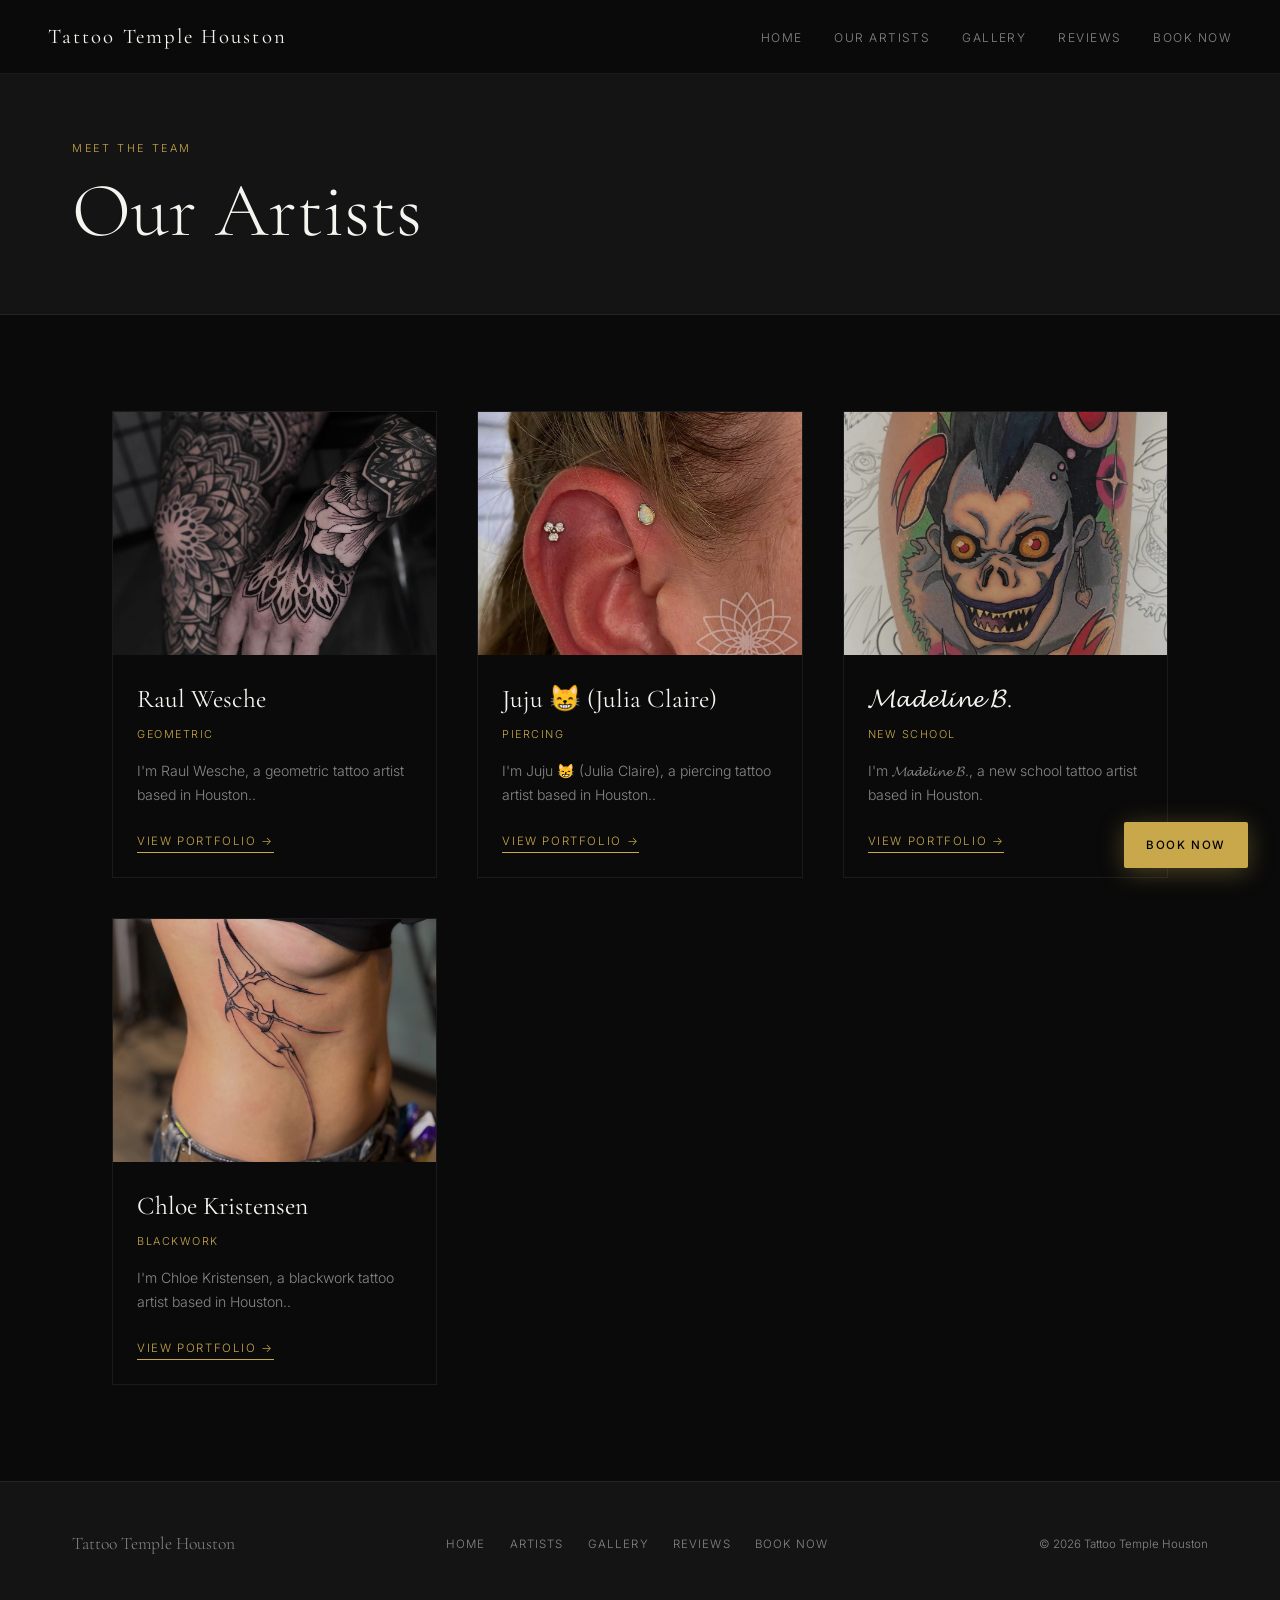
==== artists/index.html @ 4b9bbb82 "Update: new multi-artist layout, gallery, booking, reviews" ====
<!DOCTYPE html>
<html lang="en">
<head>
  <meta charset="UTF-8">
  <meta name="viewport" content="width=device-width, initial-scale=1.0">
  <title>Our Artists &#x2014; Tattoo Temple Houston</title>
  <meta name="description" content="Meet the talented artists at Tattoo Temple Houston. Raul Wesche, Juju &#x1f638; (Julia Claire), &#x1d4dc;&#x1d4ea;&#x1d4ed;&#x1d4ee;&#x1d4f5;&#x1d4f2;&#x1d4f7;&#x1d4ee; &#x1d4d1;., Chloe Kristensen.">
  <link rel="canonical" href="https://houstontattootemple.com/artists/index.html">
  <link rel="preconnect" href="https://fonts.googleapis.com">
  <link rel="preconnect" href="https://fonts.gstatic.com" crossorigin>
  <link href="https://fonts.googleapis.com/css2?family=Cormorant+Garamond:wght@300;400&family=Inter:wght@300;400;500&display=swap" rel="stylesheet">
  <style>
    
    :root {
      --black: #0a0a0a;
      --charcoal: #141414;
      --gold: #C9A84C;
      --white: #f5f5f0;
      --dim: #888;
      --border: rgba(255,255,255,0.07);
    }
    *, *::before, *::after { box-sizing: border-box; margin: 0; padding: 0; }
    html { scroll-behavior: smooth; }
    body {
      background: var(--black);
      color: var(--white);
      font-family: 'Inter', sans-serif;
      font-weight: 300;
      line-height: 1.6;
      overflow-x: hidden;
    }
    nav {
      position: fixed; top: 0; left: 0; right: 0; z-index: 100;
      display: flex; align-items: center; justify-content: space-between;
      padding: 20px 48px;
      background: rgba(10,10,10,0.92);
      backdrop-filter: blur(12px);
      border-bottom: 1px solid var(--border);
    }
    .nav-logo {
      font-family: 'Cormorant Garamond', Georgia, serif;
      font-size: 1.3rem; font-weight: 400;
      letter-spacing: 0.1em; color: var(--white);
      text-decoration: none;
    }
    .nav-links { display: flex; gap: 32px; list-style: none; align-items: center; }
    .nav-links a {
      color: var(--dim); text-decoration: none;
      font-size: 0.75rem; letter-spacing: 0.12em; text-transform: uppercase;
      transition: color 0.2s;
    }
    .nav-links a:hover, .nav-links a.active { color: var(--white); }
    .hamburger { display: none; background: none; border: none; cursor: pointer; padding: 4px; }
    .hamburger span { display: block; width: 22px; height: 1px; background: var(--white); margin: 5px 0; transition: all 0.3s; }
    .hamburger.open span:nth-child(1) { transform: rotate(45deg) translate(4px,4px); }
    .hamburger.open span:nth-child(2) { opacity: 0; }
    .hamburger.open span:nth-child(3) { transform: rotate(-45deg) translate(4px,-4px); }
    .mobile-menu {
      display: none; position: fixed; top: 65px; left: 0; right: 0; z-index: 99;
      background: var(--charcoal); padding: 24px 48px;
      border-bottom: 1px solid var(--border);
    }
    .mobile-menu.open { display: block; }
    .mobile-menu a {
      display: block; color: var(--white); text-decoration: none;
      font-size: 0.85rem; letter-spacing: 0.1em; text-transform: uppercase;
      padding: 12px 0; border-bottom: 1px solid var(--border);
    }
    .book-float {
      position: fixed; bottom: 32px; right: 32px; z-index: 200;
      background: var(--gold); color: #000;
      font-size: 0.72rem; font-weight: 500; letter-spacing: 0.14em; text-transform: uppercase;
      text-decoration: none; padding: 14px 22px; border-radius: 2px;
      box-shadow: 0 4px 24px rgba(201,168,76,0.35);
      transition: transform 0.2s, box-shadow 0.2s;
    }
    .book-float:hover { transform: translateY(-2px); box-shadow: 0 8px 32px rgba(201,168,76,0.5); }
    .fade-up { opacity: 0; transform: translateY(28px); transition: opacity 0.7s ease, transform 0.7s ease; }
    .fade-up.visible { opacity: 1; transform: translateY(0); }
    footer {
      background: var(--charcoal); padding: 48px 72px;
      border-top: 1px solid var(--border);
      display: flex; justify-content: space-between; align-items: center;
      flex-wrap: wrap; gap: 24px;
    }
    .footer-logo { font-family: 'Cormorant Garamond', Georgia, serif; font-size: 1.1rem; color: var(--dim); }
    .footer-links { display: flex; gap: 24px; flex-wrap: wrap; }
    .footer-links a { color: var(--dim); text-decoration: none; font-size: 0.72rem; letter-spacing: 0.1em; text-transform: uppercase; transition: color 0.2s; }
    .footer-links a:hover { color: var(--white); }
    .footer-copy { color: var(--dim); font-size: 0.72rem; }
    .section-label { font-size: 0.68rem; letter-spacing: 0.24em; text-transform: uppercase; color: var(--gold); margin-bottom: 16px; }
    h2 { font-family: 'Cormorant Garamond', Georgia, serif; font-size: clamp(2rem, 4vw, 3.2rem); font-weight: 400; line-height: 1.1; margin-bottom: 24px; }
    .btn-gold { display: inline-block; background: var(--gold); color: #000; text-decoration: none; font-size: 0.72rem; letter-spacing: 0.18em; text-transform: uppercase; padding: 16px 40px; transition: opacity 0.2s; }
    .btn-gold:hover { opacity: 0.88; }
    .btn-outline { display: inline-block; border: 1px solid var(--border); color: var(--white); text-decoration: none; font-size: 0.72rem; letter-spacing: 0.18em; text-transform: uppercase; padding: 14px 36px; transition: border-color 0.2s, color 0.2s; }
    .btn-outline:hover { border-color: var(--gold); color: var(--gold); }
    @media (max-width: 900px) {
      nav { padding: 18px 24px; }
      .nav-links { display: none; }
      .hamburger { display: block; }
      footer { padding: 40px 24px; flex-direction: column; text-align: center; }
    }
    @media (max-width: 600px) { footer { padding: 32px 20px; } }
  
    .page-hero { padding: 140px 72px 64px; background: var(--charcoal); border-bottom: 1px solid var(--border); }
    h1 { font-family: 'Cormorant Garamond', Georgia, serif; font-size: clamp(3rem, 6vw, 5rem); font-weight: 300; line-height: 1; }
    .artists-body { padding: 96px 72px; max-width: 1200px; margin: 0 auto; }
    .artists-grid { display: grid; grid-template-columns: repeat(auto-fill, minmax(320px, 1fr)); gap: 40px; }
    .artist-full-card { border: 1px solid var(--border); overflow: hidden; transition: border-color 0.3s; }
    .artist-full-card:hover { border-color: var(--gold); }
    .artist-full-photo { width: 100%; aspect-ratio: 4/3; object-fit: cover; filter: brightness(0.85); transition: filter 0.3s; display: block; }
    .artist-full-card:hover .artist-full-photo { filter: brightness(1); }
    .artist-full-info { padding: 24px; }
    .artist-full-name { font-family: 'Cormorant Garamond', Georgia, serif; font-size: 1.6rem; font-weight: 400; margin-bottom: 6px; }
    .artist-full-style { font-size: 0.68rem; letter-spacing: 0.14em; text-transform: uppercase; color: var(--gold); margin-bottom: 16px; }
    .artist-full-bio { color: var(--dim); font-size: 0.88rem; line-height: 1.7; margin-bottom: 20px; }
    .artist-full-link { display: inline-block; font-size: 0.72rem; letter-spacing: 0.14em; text-transform: uppercase; color: var(--gold); text-decoration: none; border-bottom: 1px solid var(--gold); padding-bottom: 2px; transition: opacity 0.2s; }
    .artist-full-link:hover { opacity: 0.7; }
    @media (max-width: 900px) { .page-hero { padding: 120px 24px 48px; } .artists-body { padding: 60px 24px; } .artists-grid { grid-template-columns: 1fr; } }
  </style>
</head>
<body>
  
  <nav>
    <a href="../index.html" class="nav-logo">Tattoo Temple Houston</a>
    <ul class="nav-links">
      <li><a href="../index.html">Home</a></li>
      <li><a href="../artists/index.html">Our Artists</a></li>
      <li><a href="../gallery.html">Gallery</a></li>
      <li><a href="../reviews.html">Reviews</a></li>
      <li><a href="../booking.html">Book Now</a></li>
    </ul>
    <button class="hamburger" aria-label="Menu" onclick="this.classList.toggle('open');document.querySelector('.mobile-menu').classList.toggle('open')">
      <span></span><span></span><span></span>
    </button>
  </nav>
  <div class="mobile-menu">
    <a href="../index.html">Home</a>
    <a href="../artists/index.html">Our Artists</a>
    <a href="../gallery.html">Gallery</a>
    <a href="../reviews.html">Reviews</a>
    <a href="../booking.html">Book Now</a>
  </div>
  <a href="../booking.html" class="book-float">Book Now</a>

  <section class="page-hero">
    <p class="section-label fade-up">Meet the Team</p>
    <h1 class="fade-up">Our Artists</h1>
  </section>

  <div class="artists-body">
    <div class="artists-grid">
      
      <div class="artist-full-card fade-up">
        <img src="../img/weschetattoo_1.jpg" alt="Raul Wesche" class="artist-full-photo" loading="lazy">
        <div class="artist-full-info">
          <div class="artist-full-name">Raul Wesche</div>
          <div class="artist-full-style">geometric</div>
          <p class="artist-full-bio">I'm Raul Wesche, a geometric tattoo artist based in Houston..</p>
          <a href="./weschetattoo.html" class="artist-full-link">View Portfolio &#x2192;</a>
        </div>
      </div>

      <div class="artist-full-card fade-up">
        <img src="../img/jujubrilliart_1.jpg" alt="Juju &#x1f638; (Julia Claire)" class="artist-full-photo" loading="lazy">
        <div class="artist-full-info">
          <div class="artist-full-name">Juju &#x1f638; (Julia Claire)</div>
          <div class="artist-full-style">piercing</div>
          <p class="artist-full-bio">I'm Juju &#x1f638; (Julia Claire), a piercing tattoo artist based in Houston..</p>
          <a href="./jujubrilliart.html" class="artist-full-link">View Portfolio &#x2192;</a>
        </div>
      </div>

      <div class="artist-full-card fade-up">
        <img src="../img/sailordoomtattoos_1.jpg" alt="&#x1d4dc;&#x1d4ea;&#x1d4ed;&#x1d4ee;&#x1d4f5;&#x1d4f2;&#x1d4f7;&#x1d4ee; &#x1d4d1;." class="artist-full-photo" loading="lazy">
        <div class="artist-full-info">
          <div class="artist-full-name">&#x1d4dc;&#x1d4ea;&#x1d4ed;&#x1d4ee;&#x1d4f5;&#x1d4f2;&#x1d4f7;&#x1d4ee; &#x1d4d1;.</div>
          <div class="artist-full-style">new school</div>
          <p class="artist-full-bio">I'm &#x1d4dc;&#x1d4ea;&#x1d4ed;&#x1d4ee;&#x1d4f5;&#x1d4f2;&#x1d4f7;&#x1d4ee; &#x1d4d1;., a new school tattoo artist based in Houston.</p>
          <a href="./sailordoomtattoos.html" class="artist-full-link">View Portfolio &#x2192;</a>
        </div>
      </div>

      <div class="artist-full-card fade-up">
        <img src="../img/krisxmoon_1.jpg" alt="Chloe Kristensen" class="artist-full-photo" loading="lazy">
        <div class="artist-full-info">
          <div class="artist-full-name">Chloe Kristensen</div>
          <div class="artist-full-style">blackwork</div>
          <p class="artist-full-bio">I'm Chloe Kristensen, a blackwork tattoo artist based in Houston..</p>
          <a href="./krisxmoon.html" class="artist-full-link">View Portfolio &#x2192;</a>
        </div>
      </div>
    </div>
  </div>

  <footer>
    <div class="footer-logo">Tattoo Temple Houston</div>
    <div class="footer-links">
      <a href="../index.html">Home</a>
      <a href="../artists/index.html">Artists</a>
      <a href="../gallery.html">Gallery</a>
      <a href="../reviews.html">Reviews</a>
      <a href="../booking.html">Book Now</a>
    </div>
    <div class="footer-copy">&#xa9; 2026 Tattoo Temple Houston</div>
  </footer>
  
  <script>
    const obs = new IntersectionObserver((entries) => {
      entries.forEach(e => { if (e.isIntersecting) { e.target.classList.add('visible'); obs.unobserve(e.target); } });
    }, { threshold: 0.12 });
    document.addEventListener('DOMContentLoaded', () => {
      document.querySelectorAll('.fade-up').forEach(el => obs.observe(el));
    });
  </script>
</body>
</html>
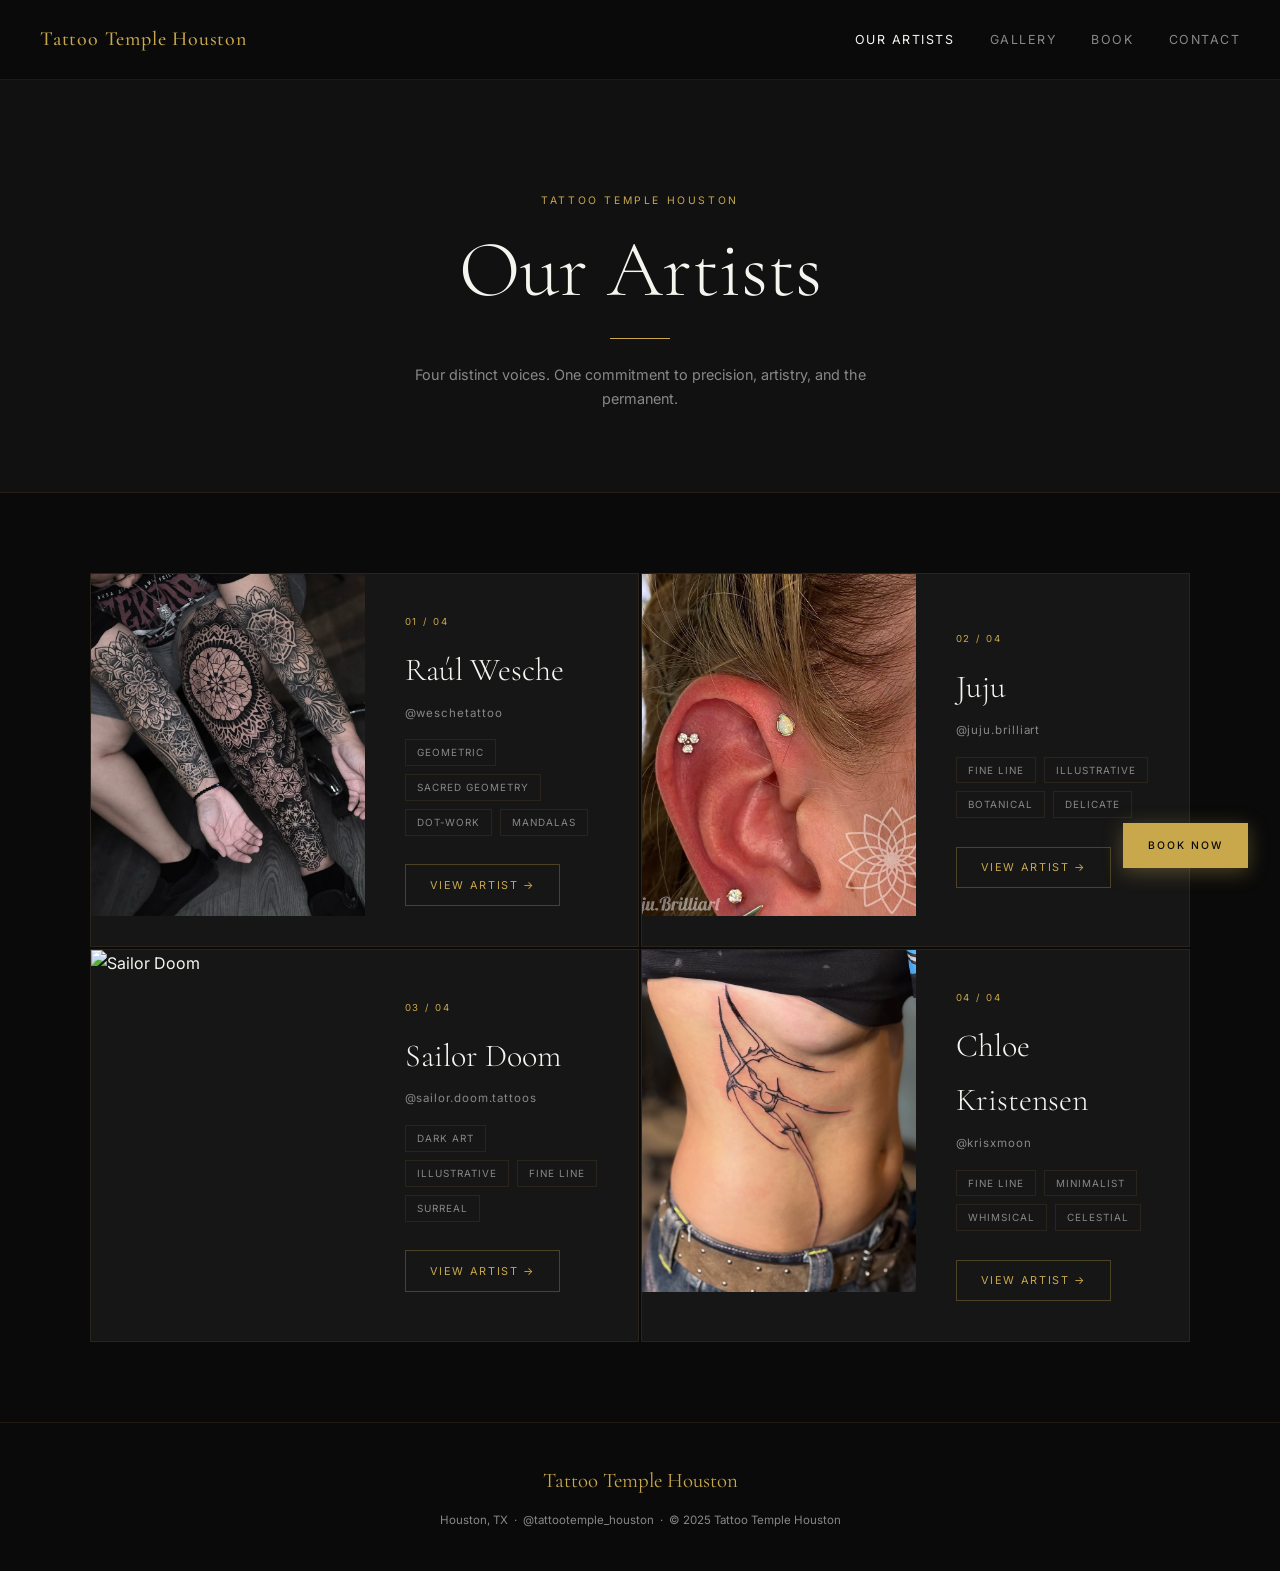
==== commit 02dcd7b1: "Update artists/index.html" ====
--- a/artists/index.html
+++ b/artists/index.html
@@ -1,217 +1,252 @@
 <!DOCTYPE html>
 <html lang="en">
 <head>
-  <meta charset="UTF-8">
-  <meta name="viewport" content="width=device-width, initial-scale=1.0">
-  <title>Our Artists &#x2014; Tattoo Temple Houston</title>
-  <meta name="description" content="Meet the talented artists at Tattoo Temple Houston. Raul Wesche, Juju &#x1f638; (Julia Claire), &#x1d4dc;&#x1d4ea;&#x1d4ed;&#x1d4ee;&#x1d4f5;&#x1d4f2;&#x1d4f7;&#x1d4ee; &#x1d4d1;., Chloe Kristensen.">
-  <link rel="canonical" href="https://houstontattootemple.com/artists/index.html">
-  <link rel="preconnect" href="https://fonts.googleapis.com">
-  <link rel="preconnect" href="https://fonts.gstatic.com" crossorigin>
-  <link href="https://fonts.googleapis.com/css2?family=Cormorant+Garamond:wght@300;400&family=Inter:wght@300;400;500&display=swap" rel="stylesheet">
+  <meta charset="UTF-8" />
+  <meta name="viewport" content="width=device-width, initial-scale=1.0" />
+  <title>Our Artists — Tattoo Temple Houston</title>
+  <meta name="description" content="Meet the artists of Tattoo Temple Houston — Raúl Wesche, Juju, Sailor Doom, and Chloe Kristensen. Specialists in geometric, fine-line, illustrative, and dark art tattooing." />
+  <link rel="canonical" href="https://eternowebstudio.com/tattootemplehouston/artists/" />
+  <meta property="og:title" content="Our Artists — Tattoo Temple Houston" />
+  <meta property="og:description" content="Four exceptional artists. Sacred geometry, fine line, illustrative, and dark art." />
+  <meta property="og:image" content="https://eternowebstudio.com/tattootemplehouston/img/wesche_1.jpg" />
+  <meta property="og:url" content="https://eternowebstudio.com/tattootemplehouston/artists/" />
+  <link rel="preconnect" href="https://fonts.googleapis.com" />
+  <link rel="preconnect" href="https://fonts.gstatic.com" crossorigin />
+  <link href="https://fonts.googleapis.com/css2?family=Cormorant+Garamond:ital,wght@0,300;0,400;0,500;0,600;1,300;1,400&family=Inter:wght@300;400;500&display=swap" rel="stylesheet" />
   <style>
-    
+    *, *::before, *::after { box-sizing: border-box; margin: 0; padding: 0; }
     :root {
-      --black: #0a0a0a;
-      --charcoal: #141414;
-      --gold: #C9A84C;
-      --white: #f5f5f0;
-      --dim: #888;
-      --border: rgba(255,255,255,0.07);
-    }
-    *, *::before, *::after { box-sizing: border-box; margin: 0; padding: 0; }
+      --black: #0a0a0a; --surface: #111111; --surface-2: #161616;
+      --gold: #C9A84C; --gold-light: #e2c47a; --gold-dim: rgba(201,168,76,0.12);
+      --white: #f5f5f0; --dim: #888; --border: rgba(201,168,76,0.1);
+      --serif: 'Cormorant Garamond', Georgia, serif;
+      --sans: 'Inter', 'Helvetica Neue', sans-serif;
+    }
     html { scroll-behavior: smooth; }
-    body {
-      background: var(--black);
-      color: var(--white);
-      font-family: 'Inter', sans-serif;
-      font-weight: 300;
-      line-height: 1.6;
-      overflow-x: hidden;
-    }
+    body { background: var(--black); color: var(--white); font-family: var(--sans); line-height: 1.7; overflow-x: hidden; }
+    img { display: block; max-width: 100%; }
+    a { color: inherit; text-decoration: none; }
+
     nav {
-      position: fixed; top: 0; left: 0; right: 0; z-index: 100;
+      position: fixed; top: 0; left: 0; right: 0; z-index: 200;
       display: flex; align-items: center; justify-content: space-between;
-      padding: 20px 48px;
-      background: rgba(10,10,10,0.92);
-      backdrop-filter: blur(12px);
+      padding: 1.4rem 2.5rem;
+      background: rgba(10,10,10,0.9); backdrop-filter: blur(16px);
       border-bottom: 1px solid var(--border);
     }
-    .nav-logo {
-      font-family: 'Cormorant Garamond', Georgia, serif;
-      font-size: 1.3rem; font-weight: 400;
-      letter-spacing: 0.1em; color: var(--white);
-      text-decoration: none;
-    }
-    .nav-links { display: flex; gap: 32px; list-style: none; align-items: center; }
-    .nav-links a {
-      color: var(--dim); text-decoration: none;
-      font-size: 0.75rem; letter-spacing: 0.12em; text-transform: uppercase;
-      transition: color 0.2s;
-    }
+    .nav-logo { font-family: var(--serif); font-size: 1.25rem; font-weight: 500; letter-spacing: 0.04em; color: var(--gold); }
+    .nav-links { display: flex; gap: 2.2rem; }
+    .nav-links a { font-size: 0.78rem; font-weight: 400; letter-spacing: 0.12em; text-transform: uppercase; color: var(--dim); transition: color 0.3s; }
     .nav-links a:hover, .nav-links a.active { color: var(--white); }
-    .hamburger { display: none; background: none; border: none; cursor: pointer; padding: 4px; }
-    .hamburger span { display: block; width: 22px; height: 1px; background: var(--white); margin: 5px 0; transition: all 0.3s; }
-    .hamburger.open span:nth-child(1) { transform: rotate(45deg) translate(4px,4px); }
+    .hamburger { display: none; flex-direction: column; gap: 5px; cursor: pointer; padding: 4px; }
+    .hamburger span { display: block; width: 22px; height: 1.5px; background: var(--white); transition: all 0.3s; }
+    .hamburger.open span:nth-child(1) { transform: rotate(45deg) translate(4.5px, 4.5px); }
     .hamburger.open span:nth-child(2) { opacity: 0; }
-    .hamburger.open span:nth-child(3) { transform: rotate(-45deg) translate(4px,-4px); }
+    .hamburger.open span:nth-child(3) { transform: rotate(-45deg) translate(4.5px, -4.5px); }
     .mobile-menu {
-      display: none; position: fixed; top: 65px; left: 0; right: 0; z-index: 99;
-      background: var(--charcoal); padding: 24px 48px;
+      display: none; position: fixed; top: 0; left: 0; right: 0; bottom: 0;
+      background: rgba(10,10,10,0.97); z-index: 190; flex-direction: column;
+      align-items: center; justify-content: center; gap: 2.5rem;
+    }
+    .mobile-menu.open { display: flex; }
+    .mobile-menu a { font-family: var(--serif); font-size: 2rem; color: var(--white); }
+    .mobile-menu a:hover { color: var(--gold); }
+    @media (max-width: 768px) { .nav-links { display: none; } .hamburger { display: flex; } nav { padding: 1.2rem 1.5rem; } }
+
+    /* Page hero */
+    .page-hero {
+      padding: 12rem 2rem 5rem; text-align: center;
+      background: var(--surface);
       border-bottom: 1px solid var(--border);
     }
-    .mobile-menu.open { display: block; }
-    .mobile-menu a {
-      display: block; color: var(--white); text-decoration: none;
-      font-size: 0.85rem; letter-spacing: 0.1em; text-transform: uppercase;
-      padding: 12px 0; border-bottom: 1px solid var(--border);
-    }
-    .book-float {
-      position: fixed; bottom: 32px; right: 32px; z-index: 200;
-      background: var(--gold); color: #000;
-      font-size: 0.72rem; font-weight: 500; letter-spacing: 0.14em; text-transform: uppercase;
-      text-decoration: none; padding: 14px 22px; border-radius: 2px;
-      box-shadow: 0 4px 24px rgba(201,168,76,0.35);
-      transition: transform 0.2s, box-shadow 0.2s;
-    }
-    .book-float:hover { transform: translateY(-2px); box-shadow: 0 8px 32px rgba(201,168,76,0.5); }
-    .fade-up { opacity: 0; transform: translateY(28px); transition: opacity 0.7s ease, transform 0.7s ease; }
+    .section-label { font-size: 0.65rem; letter-spacing: 0.25em; text-transform: uppercase; color: var(--gold); margin-bottom: 1rem; }
+    .page-title { font-family: var(--serif); font-size: clamp(2.5rem, 7vw, 5rem); font-weight: 300; line-height: 1.1; }
+    .gold-rule { width: 60px; height: 1px; background: var(--gold); margin: 1.5rem auto; }
+
+    /* Artists grid */
+    .artists-section { padding: 5rem 2rem; }
+    .section-inner { max-width: 1100px; margin: 0 auto; }
+    .artists-grid {
+      display: grid; grid-template-columns: repeat(2, 1fr); gap: 2px;
+    }
+    @media (max-width: 600px) { .artists-grid { grid-template-columns: 1fr; } }
+
+    .artist-row {
+      display: grid; grid-template-columns: 1fr 1fr;
+      background: var(--surface-2); border: 1px solid var(--border);
+      transition: border-color 0.35s;
+    }
+    .artist-row:hover { border-color: rgba(201,168,76,0.35); }
+    .artist-row-img { aspect-ratio: 4/5; overflow: hidden; }
+    .artist-row-img img { width: 100%; height: 100%; object-fit: cover; transition: transform 0.6s ease; }
+    .artist-row:hover .artist-row-img img { transform: scale(1.05); }
+    .artist-row-body { padding: 2.5rem; display: flex; flex-direction: column; justify-content: center; }
+    .artist-number { font-size: 0.6rem; letter-spacing: 0.2em; color: var(--gold); margin-bottom: 0.8rem; }
+    .artist-name { font-family: var(--serif); font-size: 2rem; font-weight: 300; margin-bottom: 0.4rem; }
+    .artist-handle { font-size: 0.72rem; color: var(--dim); letter-spacing: 0.08em; margin-bottom: 1rem; }
+    .artist-styles { display: flex; flex-wrap: wrap; gap: 0.5rem; margin-bottom: 1.8rem; }
+    .style-tag { font-size: 0.62rem; letter-spacing: 0.1em; text-transform: uppercase; padding: 0.25rem 0.7rem; border: 1px solid var(--border); color: var(--dim); }
+    .artist-link {
+      display: inline-block; font-size: 0.68rem; letter-spacing: 0.15em; text-transform: uppercase;
+      color: var(--gold); border: 1px solid rgba(201,168,76,0.3); padding: 0.65rem 1.5rem;
+      transition: all 0.3s; align-self: flex-start;
+    }
+    .artist-link:hover { background: var(--gold); color: var(--black); border-color: var(--gold); }
+    @media (max-width: 900px) {
+      .artist-row { grid-template-columns: 1fr; }
+      .artist-row-img { aspect-ratio: 16/9; }
+    }
+
+    /* Float btn */
+    .float-btn {
+      position: fixed; bottom: 2rem; right: 2rem; z-index: 300;
+      background: var(--gold); color: var(--black);
+      font-size: 0.65rem; letter-spacing: 0.18em; text-transform: uppercase; font-weight: 500;
+      padding: 0.85rem 1.6rem; box-shadow: 0 4px 20px rgba(201,168,76,0.35);
+      transition: all 0.3s;
+    }
+    .float-btn:hover { background: var(--gold-light); transform: translateY(-2px); }
+
+    footer { background: var(--black); border-top: 1px solid var(--border); padding: 2.5rem 2rem; text-align: center; }
+    .footer-logo { font-family: var(--serif); font-size: 1.3rem; color: var(--gold); margin-bottom: 0.8rem; }
+    .footer-copy { font-size: 0.72rem; color: var(--dim); }
+
+    .fade-up { opacity: 0; transform: translateY(30px); transition: opacity 0.7s ease, transform 0.7s ease; }
     .fade-up.visible { opacity: 1; transform: translateY(0); }
-    footer {
-      background: var(--charcoal); padding: 48px 72px;
-      border-top: 1px solid var(--border);
-      display: flex; justify-content: space-between; align-items: center;
-      flex-wrap: wrap; gap: 24px;
-    }
-    .footer-logo { font-family: 'Cormorant Garamond', Georgia, serif; font-size: 1.1rem; color: var(--dim); }
-    .footer-links { display: flex; gap: 24px; flex-wrap: wrap; }
-    .footer-links a { color: var(--dim); text-decoration: none; font-size: 0.72rem; letter-spacing: 0.1em; text-transform: uppercase; transition: color 0.2s; }
-    .footer-links a:hover { color: var(--white); }
-    .footer-copy { color: var(--dim); font-size: 0.72rem; }
-    .section-label { font-size: 0.68rem; letter-spacing: 0.24em; text-transform: uppercase; color: var(--gold); margin-bottom: 16px; }
-    h2 { font-family: 'Cormorant Garamond', Georgia, serif; font-size: clamp(2rem, 4vw, 3.2rem); font-weight: 400; line-height: 1.1; margin-bottom: 24px; }
-    .btn-gold { display: inline-block; background: var(--gold); color: #000; text-decoration: none; font-size: 0.72rem; letter-spacing: 0.18em; text-transform: uppercase; padding: 16px 40px; transition: opacity 0.2s; }
-    .btn-gold:hover { opacity: 0.88; }
-    .btn-outline { display: inline-block; border: 1px solid var(--border); color: var(--white); text-decoration: none; font-size: 0.72rem; letter-spacing: 0.18em; text-transform: uppercase; padding: 14px 36px; transition: border-color 0.2s, color 0.2s; }
-    .btn-outline:hover { border-color: var(--gold); color: var(--gold); }
-    @media (max-width: 900px) {
-      nav { padding: 18px 24px; }
-      .nav-links { display: none; }
-      .hamburger { display: block; }
-      footer { padding: 40px 24px; flex-direction: column; text-align: center; }
-    }
-    @media (max-width: 600px) { footer { padding: 32px 20px; } }
-  
-    .page-hero { padding: 140px 72px 64px; background: var(--charcoal); border-bottom: 1px solid var(--border); }
-    h1 { font-family: 'Cormorant Garamond', Georgia, serif; font-size: clamp(3rem, 6vw, 5rem); font-weight: 300; line-height: 1; }
-    .artists-body { padding: 96px 72px; max-width: 1200px; margin: 0 auto; }
-    .artists-grid { display: grid; grid-template-columns: repeat(auto-fill, minmax(320px, 1fr)); gap: 40px; }
-    .artist-full-card { border: 1px solid var(--border); overflow: hidden; transition: border-color 0.3s; }
-    .artist-full-card:hover { border-color: var(--gold); }
-    .artist-full-photo { width: 100%; aspect-ratio: 4/3; object-fit: cover; filter: brightness(0.85); transition: filter 0.3s; display: block; }
-    .artist-full-card:hover .artist-full-photo { filter: brightness(1); }
-    .artist-full-info { padding: 24px; }
-    .artist-full-name { font-family: 'Cormorant Garamond', Georgia, serif; font-size: 1.6rem; font-weight: 400; margin-bottom: 6px; }
-    .artist-full-style { font-size: 0.68rem; letter-spacing: 0.14em; text-transform: uppercase; color: var(--gold); margin-bottom: 16px; }
-    .artist-full-bio { color: var(--dim); font-size: 0.88rem; line-height: 1.7; margin-bottom: 20px; }
-    .artist-full-link { display: inline-block; font-size: 0.72rem; letter-spacing: 0.14em; text-transform: uppercase; color: var(--gold); text-decoration: none; border-bottom: 1px solid var(--gold); padding-bottom: 2px; transition: opacity 0.2s; }
-    .artist-full-link:hover { opacity: 0.7; }
-    @media (max-width: 900px) { .page-hero { padding: 120px 24px 48px; } .artists-body { padding: 60px 24px; } .artists-grid { grid-template-columns: 1fr; } }
+    .fade-up.delay-1 { transition-delay: 0.15s; }
+    .fade-up.delay-2 { transition-delay: 0.25s; }
   </style>
 </head>
 <body>
-  
-  <nav>
-    <a href="../index.html" class="nav-logo">Tattoo Temple Houston</a>
-    <ul class="nav-links">
-      <li><a href="../index.html">Home</a></li>
-      <li><a href="../artists/index.html">Our Artists</a></li>
-      <li><a href="../gallery.html">Gallery</a></li>
-      <li><a href="../reviews.html">Reviews</a></li>
-      <li><a href="../booking.html">Book Now</a></li>
-    </ul>
-    <button class="hamburger" aria-label="Menu" onclick="this.classList.toggle('open');document.querySelector('.mobile-menu').classList.toggle('open')">
-      <span></span><span></span><span></span>
-    </button>
-  </nav>
-  <div class="mobile-menu">
-    <a href="../index.html">Home</a>
-    <a href="../artists/index.html">Our Artists</a>
-    <a href="../gallery.html">Gallery</a>
-    <a href="../reviews.html">Reviews</a>
-    <a href="../booking.html">Book Now</a>
+
+<nav>
+  <a class="nav-logo" href="../">Tattoo Temple Houston</a>
+  <div class="nav-links">
+    <a href="./" class="active">Our Artists</a>
+    <a href="../#gallery">Gallery</a>
+    <a href="../#booking">Book</a>
+    <a href="../#contact">Contact</a>
   </div>
-  <a href="../booking.html" class="book-float">Book Now</a>
-
-  <section class="page-hero">
-    <p class="section-label fade-up">Meet the Team</p>
-    <h1 class="fade-up">Our Artists</h1>
-  </section>
-
-  <div class="artists-body">
+  <div class="hamburger" id="hamburger"><span></span><span></span><span></span></div>
+</nav>
+
+<div class="mobile-menu" id="mobile-menu">
+  <a href="../">Home</a>
+  <a href="./" onclick="closeMobile()">Our Artists</a>
+  <a href="../#booking" onclick="closeMobile()">Book</a>
+  <a href="../#contact" onclick="closeMobile()">Contact</a>
+</div>
+
+<div class="page-hero">
+  <p class="section-label">Tattoo Temple Houston</p>
+  <h1 class="page-title">Our Artists</h1>
+  <div class="gold-rule"></div>
+  <p style="color:var(--dim); max-width:500px; margin:0 auto; font-size:0.9rem;">Four distinct voices. One commitment to precision, artistry, and the permanent.</p>
+</div>
+
+<section class="artists-section">
+  <div class="section-inner">
     <div class="artists-grid">
-      
-      <div class="artist-full-card fade-up">
-        <img src="../img/weschetattoo_1.jpg" alt="Raul Wesche" class="artist-full-photo" loading="lazy">
-        <div class="artist-full-info">
-          <div class="artist-full-name">Raul Wesche</div>
-          <div class="artist-full-style">geometric</div>
-          <p class="artist-full-bio">I'm Raul Wesche, a geometric tattoo artist based in Houston..</p>
-          <a href="./weschetattoo.html" class="artist-full-link">View Portfolio &#x2192;</a>
-        </div>
-      </div>
-
-      <div class="artist-full-card fade-up">
-        <img src="../img/jujubrilliart_1.jpg" alt="Juju &#x1f638; (Julia Claire)" class="artist-full-photo" loading="lazy">
-        <div class="artist-full-info">
-          <div class="artist-full-name">Juju &#x1f638; (Julia Claire)</div>
-          <div class="artist-full-style">piercing</div>
-          <p class="artist-full-bio">I'm Juju &#x1f638; (Julia Claire), a piercing tattoo artist based in Houston..</p>
-          <a href="./jujubrilliart.html" class="artist-full-link">View Portfolio &#x2192;</a>
-        </div>
-      </div>
-
-      <div class="artist-full-card fade-up">
-        <img src="../img/sailordoomtattoos_1.jpg" alt="&#x1d4dc;&#x1d4ea;&#x1d4ed;&#x1d4ee;&#x1d4f5;&#x1d4f2;&#x1d4f7;&#x1d4ee; &#x1d4d1;." class="artist-full-photo" loading="lazy">
-        <div class="artist-full-info">
-          <div class="artist-full-name">&#x1d4dc;&#x1d4ea;&#x1d4ed;&#x1d4ee;&#x1d4f5;&#x1d4f2;&#x1d4f7;&#x1d4ee; &#x1d4d1;.</div>
-          <div class="artist-full-style">new school</div>
-          <p class="artist-full-bio">I'm &#x1d4dc;&#x1d4ea;&#x1d4ed;&#x1d4ee;&#x1d4f5;&#x1d4f2;&#x1d4f7;&#x1d4ee; &#x1d4d1;., a new school tattoo artist based in Houston.</p>
-          <a href="./sailordoomtattoos.html" class="artist-full-link">View Portfolio &#x2192;</a>
-        </div>
-      </div>
-
-      <div class="artist-full-card fade-up">
-        <img src="../img/krisxmoon_1.jpg" alt="Chloe Kristensen" class="artist-full-photo" loading="lazy">
-        <div class="artist-full-info">
-          <div class="artist-full-name">Chloe Kristensen</div>
-          <div class="artist-full-style">blackwork</div>
-          <p class="artist-full-bio">I'm Chloe Kristensen, a blackwork tattoo artist based in Houston..</p>
-          <a href="./krisxmoon.html" class="artist-full-link">View Portfolio &#x2192;</a>
-        </div>
-      </div>
+
+      <div class="artist-row fade-up">
+        <div class="artist-row-img">
+          <img src="../img/wesche_1.jpg" alt="Raúl Wesche" loading="lazy" />
+        </div>
+        <div class="artist-row-body">
+          <p class="artist-number">01 / 04</p>
+          <h2 class="artist-name">Raúl Wesche</h2>
+          <p class="artist-handle">@weschetattoo</p>
+          <div class="artist-styles">
+            <span class="style-tag">Geometric</span>
+            <span class="style-tag">Sacred Geometry</span>
+            <span class="style-tag">Dot-Work</span>
+            <span class="style-tag">Mandalas</span>
+          </div>
+          <a href="./weschetattoo.html" class="artist-link">View Artist →</a>
+        </div>
+      </div>
+
+      <div class="artist-row fade-up delay-1">
+        <div class="artist-row-img">
+          <img src="../img/juju_1.jpg" alt="Juju" loading="lazy" />
+        </div>
+        <div class="artist-row-body">
+          <p class="artist-number">02 / 04</p>
+          <h2 class="artist-name">Juju</h2>
+          <p class="artist-handle">@juju.brilliart</p>
+          <div class="artist-styles">
+            <span class="style-tag">Fine Line</span>
+            <span class="style-tag">Illustrative</span>
+            <span class="style-tag">Botanical</span>
+            <span class="style-tag">Delicate</span>
+          </div>
+          <a href="./juju.html" class="artist-link">View Artist →</a>
+        </div>
+      </div>
+
+      <div class="artist-row fade-up">
+        <div class="artist-row-img">
+          <img src="../img/sailordoom_1.jpg" alt="Sailor Doom" loading="lazy" />
+        </div>
+        <div class="artist-row-body">
+          <p class="artist-number">03 / 04</p>
+          <h2 class="artist-name">Sailor Doom</h2>
+          <p class="artist-handle">@sailor.doom.tattoos</p>
+          <div class="artist-styles">
+            <span class="style-tag">Dark Art</span>
+            <span class="style-tag">Illustrative</span>
+            <span class="style-tag">Fine Line</span>
+            <span class="style-tag">Surreal</span>
+          </div>
+          <a href="./sailordoom.html" class="artist-link">View Artist →</a>
+        </div>
+      </div>
+
+      <div class="artist-row fade-up delay-1">
+        <div class="artist-row-img">
+          <img src="../img/krisxmoon_1.jpg" alt="Chloe Kristensen" loading="lazy" />
+        </div>
+        <div class="artist-row-body">
+          <p class="artist-number">04 / 04</p>
+          <h2 class="artist-name">Chloe Kristensen</h2>
+          <p class="artist-handle">@krisxmoon</p>
+          <div class="artist-styles">
+            <span class="style-tag">Fine Line</span>
+            <span class="style-tag">Minimalist</span>
+            <span class="style-tag">Whimsical</span>
+            <span class="style-tag">Celestial</span>
+          </div>
+          <a href="./krisxmoon.html" class="artist-link">View Artist →</a>
+        </div>
+      </div>
+
     </div>
   </div>
-
-  <footer>
-    <div class="footer-logo">Tattoo Temple Houston</div>
-    <div class="footer-links">
-      <a href="../index.html">Home</a>
-      <a href="../artists/index.html">Artists</a>
-      <a href="../gallery.html">Gallery</a>
-      <a href="../reviews.html">Reviews</a>
-      <a href="../booking.html">Book Now</a>
-    </div>
-    <div class="footer-copy">&#xa9; 2026 Tattoo Temple Houston</div>
-  </footer>
-  
-  <script>
-    const obs = new IntersectionObserver((entries) => {
-      entries.forEach(e => { if (e.isIntersecting) { e.target.classList.add('visible'); obs.unobserve(e.target); } });
-    }, { threshold: 0.12 });
-    document.addEventListener('DOMContentLoaded', () => {
-      document.querySelectorAll('.fade-up').forEach(el => obs.observe(el));
-    });
-  </script>
+</section>
+
+<footer>
+  <p class="footer-logo">Tattoo Temple Houston</p>
+  <p class="footer-copy">Houston, TX &nbsp;·&nbsp; <a href="https://www.instagram.com/tattootemple_houston/" target="_blank" rel="noopener" style="color:var(--dim);">@tattootemple_houston</a> &nbsp;·&nbsp; &copy; 2025 Tattoo Temple Houston</p>
+</footer>
+
+<a href="../#booking" class="float-btn">Book Now</a>
+
+<script>
+  const ham = document.getElementById('hamburger');
+  const mob = document.getElementById('mobile-menu');
+  ham.addEventListener('click', () => {
+    ham.classList.toggle('open');
+    mob.classList.toggle('open');
+    document.body.style.overflow = mob.classList.contains('open') ? 'hidden' : '';
+  });
+  function closeMobile() {
+    ham.classList.remove('open'); mob.classList.remove('open');
+    document.body.style.overflow = '';
+  }
+  const io = new IntersectionObserver((entries) => {
+    entries.forEach(e => { if (e.isIntersecting) e.target.classList.add('visible'); });
+  }, { threshold: 0.1 });
+  document.querySelectorAll('.fade-up').forEach(el => io.observe(el));
+</script>
 </body>
-</html>+</html>
